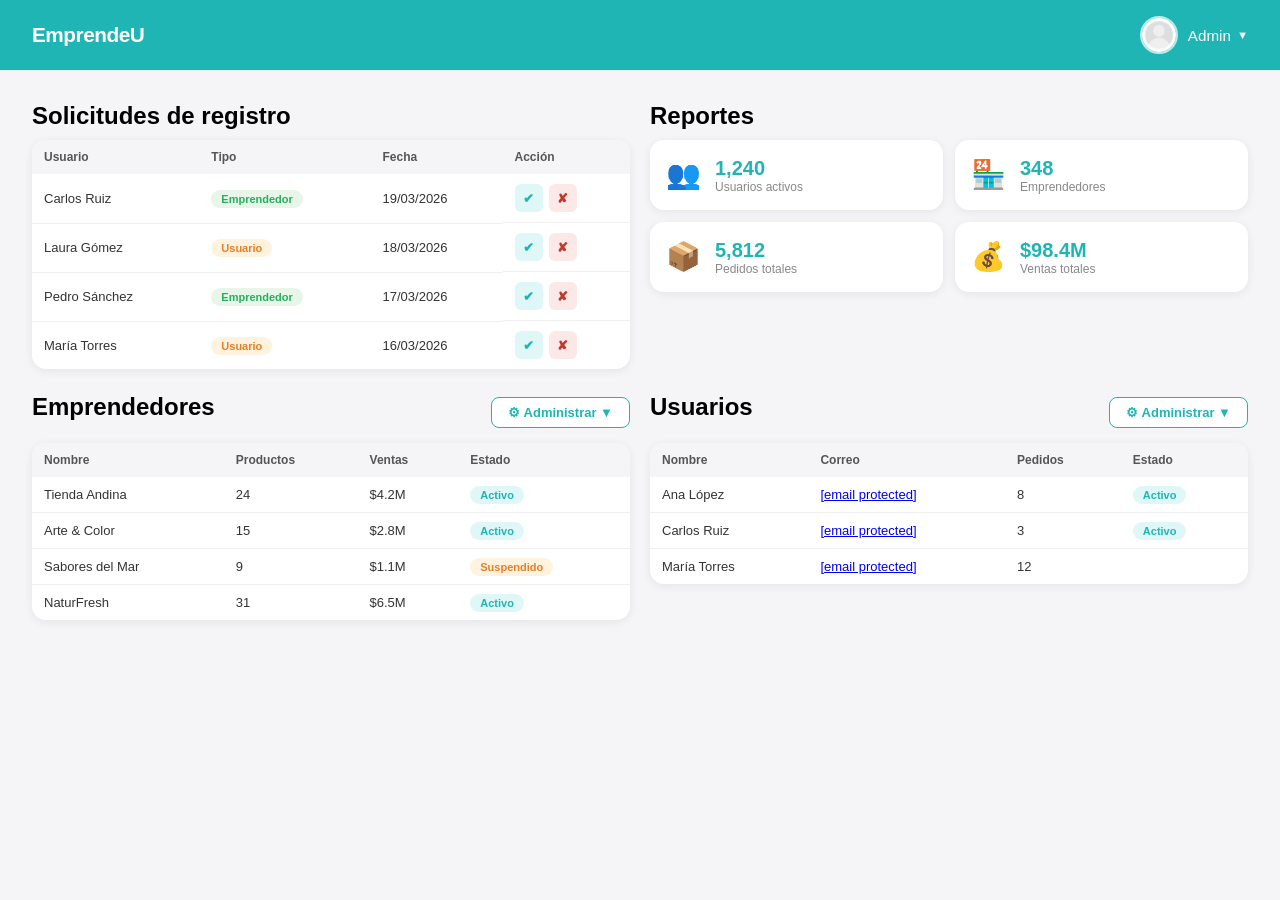
==== admin.html @ 0379e01c "V1.22" ====
<!DOCTYPE html>
<html lang="es">
<head>
  <meta charset="UTF-8">
  <meta name="viewport" content="width=device-width, initial-scale=1.0">
  <title>EmprendeU</title>
  <link rel="stylesheet" href="css/styles.css">
</head>
<body>

<header class="header">
  <h2 class="header-logo">EmprendeU</h2>
  <div class="user-menu-wrapper">
    <button class="user-btn" id="userMenu">
      <img src="[data-uri]" alt="Perfil" class="profile-pic">
      <span class="profile-name">Admin</span>
      <span class="chevron" id="chevron">▼</span>
    </button>
    <div class="dropdown-menu" id="dropdownMenu">
      <a href="#"><span class="icon">⚙️</span> Ajustes</a>
      <hr>
      <a href="index.html"><span class="icon">🚪</span> Cerrar sesión</a>
    </div>
  </div>
</header>

<main class="dashboard">

  <!-- FILA SUPERIOR: Solicitudes + Reportes -->
  <div class="admin-top-grid">

    <!-- Solicitudes de registro -->
    <div class="admin-section">
      <h2>Solicitudes de registro</h2>
      <div class="admin-card">
        <table class="orders-table">
          <thead>
            <tr>
              <th>Usuario</th>
              <th>Tipo</th>
              <th>Fecha</th>
              <th>Acción</th>
            </tr>
          </thead>
          <tbody>
            <tr>
              <td>Carlos Ruiz</td>
              <td><span class="status transit">Emprendedor</span></td>
              <td>19/03/2026</td>
              <td class="action-btns">
                <button class="btn-approve">✔</button>
                <button class="btn-reject">✘</button>
              </td>
            </tr>
            <tr>
              <td>Laura Gómez</td>
              <td><span class="status pending">Usuario</span></td>
              <td>18/03/2026</td>
              <td class="action-btns">
                <button class="btn-approve">✔</button>
                <button class="btn-reject">✘</button>
              </td>
            </tr>
            <tr>
              <td>Pedro Sánchez</td>
              <td><span class="status transit">Emprendedor</span></td>
              <td>17/03/2026</td>
              <td class="action-btns">
                <button class="btn-approve">✔</button>
                <button class="btn-reject">✘</button>
              </td>
            </tr>
            <tr>
              <td>María Torres</td>
              <td><span class="status pending">Usuario</span></td>
              <td>16/03/2026</td>
              <td class="action-btns">
                <button class="btn-approve">✔</button>
                <button class="btn-reject">✘</button>
              </td>
            </tr>
          </tbody>
        </table>
      </div>
    </div>

    <!-- Reportes -->
    <div class="admin-section">
      <h2>Reportes</h2>
      <div class="reports-grid">
        <div class="report-card">
          <span class="report-icon">👥</span>
          <div class="report-data">
            <span class="report-value">1,240</span>
            <span class="report-label">Usuarios activos</span>
          </div>
        </div>
        <div class="report-card">
          <span class="report-icon">🏪</span>
          <div class="report-data">
            <span class="report-value">348</span>
            <span class="report-label">Emprendedores</span>
          </div>
        </div>
        <div class="report-card">
          <span class="report-icon">📦</span>
          <div class="report-data">
            <span class="report-value">5,812</span>
            <span class="report-label">Pedidos totales</span>
          </div>
        </div>
        <div class="report-card">
          <span class="report-icon">💰</span>
          <div class="report-data">
            <span class="report-value">$98.4M</span>
            <span class="report-label">Ventas totales</span>
          </div>
        </div>
      </div>
    </div>

  </div>

  <!-- FILA INFERIOR: Administrar emprendedores + usuarios -->
  <div class="admin-manage-grid">

    <!-- Administrar emprendedores -->
    <div class="admin-section">
      <div class="emp-products-header">
        <h2>Emprendedores</h2>
        <div class="emp-actions">
          <button class="btn-manage" id="manageEmpBtn">⚙ Administrar ▼</button>
          <div class="manage-dropdown" id="manageEmpDropdown">
            <a href="#">➕ Agregar emprendedor</a>
            <a href="#">✏️ Editar emprendedor</a>
            <a href="#">🚫 Suspender cuenta</a>
            <a href="#">🗑️ Eliminar emprendedor</a>
          </div>
        </div>
      </div>
      <div class="admin-card scrollable">
        <table class="orders-table">
          <thead>
            <tr><th>Nombre</th><th>Productos</th><th>Ventas</th><th>Estado</th></tr>
          </thead>
          <tbody>
            <tr>
              <td>Tienda Andina</td><td>24</td><td>$4.2M</td>
              <td><span class="status delivered">Activo</span></td>
            </tr>
            <tr>
              <td>Arte &amp; Color</td><td>15</td><td>$2.8M</td>
              <td><span class="status delivered">Activo</span></td>
            </tr>
            <tr>
              <td>Sabores del Mar</td><td>9</td><td>$1.1M</td>
              <td><span class="status pending">Suspendido</span></td>
            </tr>
            <tr>
              <td>NaturFresh</td><td>31</td><td>$6.5M</td>
              <td><span class="status delivered">Activo</span></td>
            </tr>
          </tbody>
        </table>
      </div>
    </div>

    <!-- Administrar usuarios -->
    <div class="admin-section">
      <div class="emp-products-header">
        <h2>Usuarios</h2>
        <div class="emp-actions">
          <button class="btn-manage" id="manageUsrBtn">⚙ Administrar ▼</button>
          <div class="manage-dropdown" id="manageUsrDropdown">
            <a href="#">➕ Agregar usuario</a>
            <a href="#">✏️ Editar usuario</a>
            <a href="#">🚫 Suspender cuenta</a>
            <a href="#">🗑️ Eliminar usuario</a>
          </div>
        </div>
      </div>
      <div class="admin-card scrollable">
        <table class="orders-table">
          <thead>
            <tr><th>Nombre</th><th>Correo</th><th>Pedidos</th><th>Estado</th></tr>
          </thead>
          <tbody>
            <tr>
              <td>Ana López</td><td><a href="/cdn-cgi/l/email-protection" class="__cf_email__" data-cfemail="11707f70517c70787d3f727e7c">[email&#160;protected]</a></td><td>8</td>
              <td><span class="status delivered">Activo</span></td>
            </tr>
            <tr>
              <td>Carlos Ruiz</td><td><a href="/cdn-cgi/l/email-protection" class="__cf_email__" data-cfemail="15767467797a665578747c793b767a78">[email&#160;protected]</a></td><td>3</td>
              <td><span class="status delivered">Activo</span></td>
            </tr>
            <tr>
              <td>María Torres</td><td><a href="/cdn-cgi/l/email-protection" class="__cf_email__" data-cfemail="f69b97849f97b69b979f9ad895999b">[email&#160;protected]</a></td><td>12</td>
              <td><span class="status de
---- css/styles.css ----
* {
  margin: 0;
  padding: 0;
  box-sizing: border-box;
  font-family: Arial, sans-serif;
}

body {
  background: #f5f5f7;
}

/* LOGIN */
.centered {
  display: flex;
  justify-content: center;
  align-items: center;
  height: 100vh;
}

.login-box {
  background: white;
  padding: 2rem;
  border-radius: 12px;
  width: 300px;
  text-align: center;
  box-shadow: 0 5px 20px rgba(0,0,0,0.1);
}

.login-box input {
  width: 100%;
  margin: 0.5rem 0;
  padding: 0.7rem;
  border-radius: 8px;
  border: 1px solid #ccc;
}

.login-box button {
  width: 100%;
  padding: 0.7rem;
  background: #1fb5b5;
  color: white;
  border: none;
  border-radius: 8px;
  cursor: pointer;
}

/* HEADER */
.header {
  background: #1fb5b5;
  color: white;
  padding: 1rem 2rem;
  display: flex;
  justify-content: space-between;
  align-items: center;
}

.user-menu-wrapper {
  position: relative;
}

.user-btn {
  display: flex;
  align-items: center;
  gap: 10px;
  background: transparent;
  border: none;
  cursor: pointer;
  padding: 0;
}

/* compatibilidad con admin/emprendedor */
.user {
  display: flex;
  align-items: center;
  gap: 10px;
  cursor: pointer;
  position: relative;
}

.profile-name {
  font-size: 0.95rem;
  color: white;
}

/* Foto de perfil */
.profile-pic {
  width: 38px;
  height: 38px;
  border-radius: 50%;
  object-fit: cover;
  border: 2px solid rgba(255,255,255,0.7);
  display: block;
}

/* Dropdown */
.dropdown-menu {
  display: none;
  position: absolute;
  top: calc(100% + 10px);
  right: 0;
  background: white;
  border-radius: 10px;
  box-shadow: 0 8px 24px rgba(0,0,0,0.15);
  min-width: 160px;
  z-index: 1000;
  overflow: hidden;
  animation: fadeDown 0.18s ease;
}

@keyframes fadeDown {
  from { opacity: 0; transform: translateY(-6px); }
  to   { opacity: 1; transform: translateY(0); }
}

.dropdown-menu.open { display: block; }

.dropdown-menu a {
  display: flex;
  align-items: center;
  gap: 10px;
  padding: 12px 16px;
  text-decoration: none;
  color: #333;
  font-size: 0.9rem;
  transition: background 0.15s;
}

.dropdown-menu a:hover { background: #f0fafa; color: #1fb5b5; }
.dropdown-menu hr { border: none; border-top: 1px solid #eee; margin: 0; }

.chevron {
  font-size: 0.7rem;
  margin-left: -4px;
  transition: transform 0.2s;
  color: white;
}

.chevron.rotated { transform: rotate(180deg); }

/* DASHBOARD */
.dashboard {
  padding: 2rem;
}

.dashboard h2 {
  margin-bottom: 10px;
}

.grid {
  display: grid;
  grid-template-columns: repeat(3, 1fr);
  gap: 15px;
  margin-bottom: 30px;
}

.card {
  background: #ddd;
  height: 120px;
  border-radius: 12px;
}

.large {
  grid-column: span 2;
  height: 150px;
}

/* ═══════════════════════════════════════
   CHAT PAGE — Material Design 3
═══════════════════════════════════════ */

/* M3 Tokens */
:root {
  --m3-surface:                #FEF7FF;
  --m3-surface-container:      #F3EDF7;
  --m3-surface-variant:        #E7E0EC;
  --m3-outline-variant:        #CAC4D0;
  --m3-primary:                #6750A4;
  --m3-primary-container:      #EADDFF;
  --m3-on-surface:             #1D1B20;
  --m3-on-surface-variant:     #49454F;
  --m3-on-secondary-container: #4A4459;
  --m3-secondary-container:    #E8DEF8;
  --m3-teal:                   #1fb5b5;
  --sidebar-width:             300px;
  --topbar-height:             68px;
}

/* Ventana principal */
.chat-page {
  min-height: 100vh;
  display: flex;
  align-items: center;
  justify-content: center;
  padding: 20px;
  background: var(--m3-surface-container);
}

.chat-window {
  width: 905px;
  height: 680px;
  max-width: 100%;
  background: var(--m3-surface);
  border: 8px solid var(--m3-outline-variant);
  border-radius: 18px;
  display: flex;
  overflow: hidden;
  position: relative;
}

/* Botón volver */
.back-link {
  position: absolute;
  top: 12px;
  left: 12px;
  z-index: 20;
  display: flex;
  align-items: center;
  gap: 5px;
  font-size: 13px;
  color: var(--m3-on-surface-variant);
  text-decoration: none;
  background: var(--m3-surface-container);
  border-radius: 100px;
  padding: 5px 12px 5px 8px;
  transition: background 0.15s;
  box-shadow: 0 1px 4px rgba(0,0,0,0.1);
}
.back-link:hover { background: var(--m3-surface-variant); }
.back-link .material-icons { font-size: 17px; }

/* ── Sidebar ── */
.chat-sidebar {
  width: var(--sidebar-width);
  flex-shrink: 0;
  border-right: 1px solid var(--m3-outline-variant);
  display: flex;
  flex-direction: column;
  background: var(--m3-surface);
  transition: transform 0.28s cubic-bezier(0.4,0,0.2,1);
  z-index: 15;
}

.sidebar-header {
  display: flex;
  align-items: center;
  justify-content: space-between;
  padding: 18px 16px;
  height: 56px;
  flex-shrink: 0;
}

.header-label {
  font-weight: 500;
  font-size: 14px;
  line-height: 20px;
  letter-spacing: 0.1px;
  color: var(--m3-on-surface-variant);
}

.sidebar-close { display: none; }

.sidebar-search {
  display: flex;
  align-items: center;
  background: var(--m3-surface-container);
  border-radius: 46px;
  padding: 6px 14px;
  gap: 8px;
  margin: 4px 12px 8px;
  flex-shrink: 0;
}

.sidebar-search input {
  border: none;
  background: transparent;
  font-family: Arial, sans-serif;
  font-size: 14px;
  color: var(--m3-on-surface);
  outline: none;
  width: 100%;
}

.sidebar-search .material-icons {
  font-size: 18px;
  color: var(--m3-on-surface-variant);
  flex-shrink: 0;
}

/* Lista de conversaciones */
.chat-list {
  flex: 1;
  overflow-y: auto;
  list-style: none;
  width: 100%;
  background: transparent;
  padding: 0;
}

.chat-list::-webkit-scrollbar { width: 4px; }
.chat-list::-webkit-scrollbar-thumb { background: var(--m3-outline-variant); border-radius: 4px; }

.chat-item {
  display: flex;
  align-items: center;
  padding: 8px 16px;
  gap: 16px;
  height: 72px;
  min-height: 72px;
  cursor: pointer;
  background: var(--m3-surface);
  transition: background 0.15s;
  position: relative;
}

.chat-item:hover { background: rgba(103,80,164,0.08); }

.chat-item.active {
  background: var(--m3-secondary-container);
  border-radius: 0 16px 16px 0;
}

.chat-item + .chat-item::before {
  content: '';
  position: absolute;
  top: 0; left: 72px; right: 16px;
  height: 1px;
  background: var(--m3-outline-variant);
}

/* Avatar */
.avatar {
  width: 40px;
  height: 40px;
  border-radius: 100px;
  background: var(--m3-primary-container);
  display: flex;
  align-items: center;
  justify-content: center;
  font-weight: 500;
  font-size: 15px;
  color: var(--m3-primary);
  flex-shrink: 0;
  user-select: none;
}

.avatar.mini { width: 28px; height: 28px; font-size: 11px; }
.topbar-avatar { width: 36px !important; height: 36px !important; font-size: 14px !important; }

.item-content {
  display: flex;
  flex-direction: column;
  justify-content: center;
  flex: 1;
  min-width: 0;
}

.item-headline {
  font-size: 16px;
  line-height: 24px;
  letter-spacing: 0.5px;
  color: var(--m3-on-surface);
  white-space: nowrap;
  overflow: hidden;
  text-overflow: ellipsis;
}

.item-supporting {
  font-size: 14px;
  line-height: 20px;
  letter-spacing: 0.25px;
  color: var(--m3-on-secondary-container);
  white-space: nowrap;
  overflow: hidden;
  text-overflow: ellipsis;
}

.item-trailing {
  display: flex;
  flex-direction: column;
  align-items: flex-end;
  gap: 4px;
  flex-shrink: 0;
}

.item-time {
  font-weight: 500;
  font-size: 11px;
  line-height: 16px;
  letter-spacing: 0.5px;
  color: var(--m3-on-secondary-container);
}

.badge {
  background: var(--m3-teal);
  color: #fff;
  font-size: 10px;
  font-weight: 600;
  border-radius: 100px;
  padding: 1px 6px;
  min-width: 18px;
  text-align: center;
}

/* Overlay (móvil) */
.sidebar-overlay {
  display: none;
  position: absolute;
  inset: 0;
  background: rgba(0,0,0,0.4);
  z-index: 14;
}
.sidebar-overlay.visible { display: block; }

/* ── Panel principal ── */
.chat-main {
  flex: 1;
  display: flex;
  flex-direction: column;
  background: var(--m3-surface);
  min-width: 0;
}

.chat-topbar {
  height: var(--topbar-height);
  display: flex;
  align-items: center;
  padding: 0 12px 0 8px;
  gap: 10px;
  background: var(--m3-surface);
  box-shadow: 0px 0.6px 0px rgba(0,0,0,0.15), inset 0px -0.6px 0px rgba(0,0,0,0.05);
  flex-shrink: 0;
}

.sidebar-open { display: none; }

.topbar-info { flex: 1; min-width: 0; }

.topbar-name {
  font-size: 16px;
  font-weight: 500;
  color: var(--m3-on-surface);
  line-height: 22px;
  white-space: nowrap;
  overflow: hidden;
  text-overflow: ellipsis;
}

.topbar-status {
  font-size: 12px;
  color: var(--m3-teal);
  letter-spacing: 0.3px;
}

.icon-btn {
  width: 40px;
  height: 40px;
  border-radius: 100px;
  border: none;
  background: transparent;
  cursor: pointer;
  display: flex;
  align-items: center;
  justify-content: center;
  color: var(--m3-on-surface-variant);
  transition: background 0.15s;
  flex-shrink: 0;
}
.icon-btn:hover { background: rgba(73,69,79,0.1); }
.icon-btn .material-icons { font-size: 22px; }

/* Mensajes */
.messages-area {
  flex: 1;
  overflow-y: auto;
  padding: 16px 16px 8px;
  display: flex;
  flex-direction: column;
  gap: 6px;
}
.messages-area::-webkit-scrollbar { width: 4px; }
.messages-area::-webkit-scrollbar-thumb { background: var(--m3-outline-variant); border-radius: 4px; }

.date-label {
  text-align: center;
  font-size: 11px;
  font-weight: 500;
  letter-spacing: 0.5px;
  color: var(--m3-on-surface-variant);
  margin: 8px 0 4px;
}

.bubble-row {
  display: flex;
  align-items: flex-start;
  gap: 8px;
}
.bubble-row.sent     { justify-content: flex-end; }
.bubble-row.received { justify-content: flex-start; }

/* Wrapper burbuja + hora */
.bubble-row .bubble-wrap {
  display: flex;
  flex-direction: column;
  max-width: 68%;
}

.bubble {
  padding: 10px 16px;
  border-radius: 20px;
  font-size: 14px;
  line-height: 20px;
  letter-spacing: 0.25px;
  word-break: break-word;
}

.bubble-row.sent .bubble {
  background: var(--m3-teal);
  color: #fff;
  border-bottom-right-radius: 4px;
}

.bubble-row.received .bubble {
  background: var(--m3-surface-variant);
  color: var(--m3-on-surface);
  border-bottom-left-radius: 4px;
}

.bubble-time {
  font-size: 10px;
  letter-spacing: 0.3px;
  color: var(--m3-on-surface-variant);
  margin-top: 3px;
  white-space: nowrap;
}
.bubble-row.sent .bubble-time { text-align: right; }

/* Input */
.chat-input-area {
  padding: 10px 14px 14px;
  background: var(--m3-surface);
  border-top: 1px solid var(--m3-outline-variant);
  display: flex;
  align-items: center;
  gap: 8px;
  flex-shrink: 0;
}

.input-wrapper {
  flex: 1;
  display: flex;
  align-items: center;
  background: var(--m3-surface-container);
  border-radius: 28px;
  padding: 0 14px;
  height: 48px;
  gap: 8px;
}

.input-wrapper input {
  flex: 1;
  border: none;
  background: transparent;
  font-family: Arial, sans-serif;
  font-size: 16px;
  color: var(--m3-on-surface);
  outline: none;
  letter-spacing: 0.5px;
  min-width: 0;
}
.input-wrapper input::placeholder { color: var(--m3-on-surface-variant); }

.input-wrapper .material-icons {
  font-size: 20px;
  color: var(--m3-on-surface-variant);
  cursor: pointer;
  flex-shrink: 0;
}

.send-btn {
  width: 48px;
  height: 48px;
  border-radius: 100px;
  border: none;
  background: var(--m3-teal);
  color: #fff;
  cursor: pointer;
  display: flex;
  align-items: center;
  justify-content: center;
  box-shadow: 0 2px 8px rgba(31,181,181,0.4);
  transition: transform 0.15s, box-shadow 0.15s;
  flex-shrink: 0;
}
.send-btn:hover { transform: scale(1.06); box-shadow: 0 4px 14px rgba(31,181,181,0.5); }
.send-btn .material-icons { font-size: 22px; }

/* ── Responsividad ── */
@media (max-width: 768px) {
  .chat-page {
    padding: 0;
    align-items: stretch;
  }

  .chat-window {
    width: 100%;
    height: 100vh;
    height: 100dvh;
    border: none;
    border-radius: 0;
  }

  .chat-sidebar {
    position: absolute;
    left: 0; top: 0; bottom: 0;
    width: min(var(--sidebar-width), 80vw);
    transform: translateX(-100%);
    box-shadow: 4px 0 16px rgba(0,0,0,0.15);
    border-right: none;
  }

  .chat-sidebar.open { transform: translateX(0); }
  .sidebar-close { display: flex; }
  .sidebar-open  { display: flex; }
  .back-link     { display: none; }
  .bubble-wrap   { max-width: 82%; }
}

@media (max-width: 480px) {
  .chat-topbar { padding: 0 8px; gap: 6px; }
  .topbar-name { font-size: 15px; }
  .hide-sm     { display: none !important; }
  .messages-area { padding: 12px 10px 6px; }
  .bubble { font-size: 13px; padding: 9px 13px; }
  .bubble-wrap { max-width: 88%; }
  .input-wrapper { padding: 0 10px; height: 44px; }
  .input-wrapper input { font-size: 15px; }
  .send-btn { width: 44px; height: 44px; }
  .chat-input-area { padding: 8px 10px 12px; }
}

@media (min-width: 1200px) {
  .chat-window { width: 1000px; height: 720px; }
  :root { --sidebar-width: 340px; }
}
/* ═══════════════════════════════════════
   EMPRENDEDOR
═══════════════════════════════════════ */

/* Grid superior: gráfico + pedidos */
.emp-top-grid {
  display: grid;
  grid-template-columns: 1fr 1fr;
  gap: 20px;
  margin-bottom: 28px;
}

.emp-section h2 {
  margin-bottom: 10px;
}

/* Gráfico de barras */
.chart-card {
  background: white;
  border-radius: 14px;
  padding: 20px 16px 12px;
  box-shadow: 0 2px 10px rgba(0,0,0,0.07);
  height: 200px;
  display: flex;
  flex-direction: column;
  justify-content: space-between;
}

.chart-bars {
  display: flex;
  align-items: flex-end;
  gap: 12px;
  flex: 1;
  padding-bottom: 8px;
}

.bar-group {
  display: flex;
  flex-direction: column;
  align-items: center;
  flex: 1;
  gap: 4px;
  height: 100%;
  justify-content: flex-end;
}

.bar {
  width: 100%;
  background: #1fb5b5;
  border-radius: 6px 6px 0 0;
  transition: height 0.3s;
}

.bar-group span {
  font-size: 11px;
  color: #888;
}

.chart-legend {
  font-size: 12px;
  color: #999;
  display: flex;
  align-items: center;
  gap: 6px;
  padding-top: 4px;
  border-top: 1px solid #f0f0f0;
}

.legend-dot {
  width: 10px;
  height: 10px;
  background: #1fb5b5;
  border-radius: 50%;
  display: inline-block;
}

/* Tabla de pedidos */
.orders-card {
  background: white;
  border-radius: 14px;
  padding: 4px 0;
  box-shadow: 0 2px 10px rgba(0,0,0,0.07);
  overflow: hidden;
  height: 200px;
  overflow-y: auto;
}

.orders-table {
  width: 100%;
  border-collapse: collapse;
  font-size: 13px;
}

.orders-table thead {
  background: #f5f5f7;
  position: sticky;
  top: 0;
}

.orders-table th {
  padding: 10px 12px;
  text-align: left;
  font-weight: 600;
  color: #555;
  font-size: 12px;
}

.orders-table td {
  padding: 10px 12px;
  border-bottom: 1px solid #f0f0f0;
  color: #333;
}

.orders-table tr:last-child td { border-bottom: none; }

.status {
  padding: 3px 10px;
  border-radius: 20px;
  font-size: 11px;
  font-weight: 600;
}

.status.delivered { background: #e0f7f7; color: #1fb5b5; }
.status.pending   { background: #fff3e0; color: #e67e22; }
.status.transit   { background: #e8f5e9; color: #27ae60; }

/* Header productos + botón administrar */
.emp-products-header {
  display: flex;
  align-items: center;
  justify-content: space-between;
  margin-bottom: 12px;
}

.emp-actions {
  position: relative;
}

.btn-manage {
  background: white;
  border: 1.5px solid #1fb5b5;
  color: #1fb5b5;
  padding: 7px 16px;
  border-radius: 8px;
  font-size: 13px;
  font-weight: 600;
  cursor: pointer;
  transition: background 0.15s;
}

.btn-manage:hover {
  background: #f0fafa;
}

.manage-dropdown {
  display: none;
  position: absolute;
  right: 0;
  top: calc(100% + 6px);
  background: white;
  border-radius: 10px;
  box-shadow: 0 8px 24px rgba(0,0,0,0.13);
  min-width: 190px;
  z-index: 100;
  overflow: hidden;
  animation: fadeDown 0.18s ease;
}

.manage-dropdown.open { display: block; }

.manage-dropdown a {
  display: flex;
  align-items: center;
  gap: 10px;
  padding: 11px 16px;
  text-decoration: none;
  color: #333;
  font-size: 13px;
  transition: background 0.15s;
}

.manage-dropdown a:hover { background: #f0fafa; color: #1fb5b5; }
.manage-dropdown a + a { border-top: 1px solid #f0f0f0; }

/* Tarjetas de producto */
.product-card {
  background: white;
  border-radius: 12px;
  overflow: hidden;
  box-shadow: 0 2px 8px rgba(0,0,0,0.07);
  transition: transform 0.15s, box-shadow 0.15s;
}

.product-card:hover {
  transform: translateY(-3px);
  box-shadow: 0 6px 18px rgba(0,0,0,0.12);
}

.product-img {
  background: #ddd;
  height: 130px;
  width: 100%;
}

.product-info {
  padding: 10px 14px;
  display: flex;
  justify-content: space-between;
  align-items: center;
}

.product-name {
  font-size: 13px;
  font-weight: 600;
  color: #333;
}

.product-price {
  font-size: 13px;
  color: #1fb5b5;
  font-weight: 700;
}

/* Responsive emprendedor */
@media (max-width: 768px) {
  .emp-top-grid { grid-template-columns: 1fr; }
  .emp-products-header { flex-direction: column; align-items: flex-start; gap: 10px; }
}

/* ═══════════════════════════════════════
   ADMIN
═══════════════════════════════════════ */

.admin-top-grid,
.admin-manage-grid {
  display: grid;
  grid-template-columns: 1fr 1fr;
  gap: 20px;
  margin-bottom: 24px;
}

.admin-section h2 {
  margin-bottom: 10px;
}

.admin-card {
  background: white;
  border-radius: 14px;
  box-shadow: 0 2px 10px rgba(0,0,0,0.07);
  overflow: hidden;
}

.admin-card.scrollable {
  max-height: 200px;
  overflow-y: auto;
}

/* Tarjetas de reportes */
.reports-grid {
  display: grid;
  grid-template-columns: 1fr 1fr;
  gap: 12px;
}

.report-card {
  background: white;
  border-radius: 14px;
  padding: 16px;
  box-shadow: 0 2px 10px rgba(0,0,0,0.07);
  display: flex;
  align-items: center;
  gap: 14px;
}

.report-icon {
  font-size: 28px;
  line-height: 1;
}

.report-data {
  display: flex;
  flex-direction: column;
}

.report-value {
  font-size: 20px;
  font-weight: 700;
  color: #1fb5b5;
  line-height: 1.2;
}

.report-label {
  font-size: 12px;
  color: #888;
}

/* Botones aprobar / rechazar */
.action-btns {
  display: flex;
  gap: 6px;
}

.btn-approve,
.btn-reject {
  width: 28px;
  height: 28px;
  border: none;
  border-radius: 6px;
  cursor: pointer;
  font-size: 13px;
  font-weight: 700;
  display: flex;
  align-items: center;
  justify-content: center;
  transition: opacity 0.15s;
}

.btn-approve { background: #e0f7f7; color: #1fb5b5; }
.btn-approve:hover { opacity: 0.75; }
.btn-reject  { background: #fde8e8; color: #c0392b; }
.btn-reject:hover  { opacity: 0.75; }

/* Responsive admin */
@media (max-width: 768px) {
  .admin-top-grid,
  .admin-manage-grid { grid-template-columns: 1fr; }
}

/* ═══════════════════════════════════════
   USUARIO — Emprendimientos cards
═══════════════════════════════════════ */
.emp-card {
  background: white;
  border-radius: 12px;
  overflow: hidden;
  box-shadow: 0 2px 8px rgba(0,0,0,0.07);
  transition: transform 0.15s, box-shadow 0.15s;
}

.emp-card:hover {
  transform: translateY(-3px);
  box-shadow: 0 6px 18px rgba(0,0,0,0.12);
}

.emp-banner {
  background: linear-gradient(135deg, #1fb5b5 0%, #17908f 100%);
  height: 80px;
}

.emp-info {
  padding: 12px 14px;
  display: flex;
  flex-direction: column;
  gap: 3px;
}

.emp-name {
  font-size: 14px;
  font-weight: 700;
  color: #222;
}

.emp-desc {
  font-size: 12px;
  color: #888;
}

.emp-tag {
  font-size: 11px;
  color: #1fb5b5;
  font-weight: 600;
  margin-top: 2px;
}

/* Botón chat flotante */
.chat-btn {
  position: fixed;
  bottom: 28px;
  right: 28px;
  background: #1fb5b5;
  color: white;
  border: none;
  border-radius: 50px;
  padding: 14px 22px;
  display: flex;
  align-items: center;
  gap: 10px;
  font-size: 0.95rem;
  font-weight: 600;
  cursor: pointer;
  box-shadow: 0 6px 20px rgba(31,181,181,0.45);
  text-decoration: none;
  transition: transform 0.15s, box-shadow 0.15s;
  z-index: 999;
}

.chat-btn:hover {
  transform: translateY(-2px);
  box-shadow: 0 10px 28px rgba(31,181,181,0.55);
}

.chat-btn svg {
  width: 20px;
  height: 20px;
  fill: white;
}

.chat-btn .dot {
  width: 9px;
  height: 9px;
  background: #fff;
  border-radius: 50%;
  animation: pulse 1.8s infinite;
}

@keyframes pulse {
  0%   { box-shadow: 0 0 0 0 rgba(255,255,255,0.7); }
  70%  { box-shadow: 0 0 0 7px rgba(255,255,255,0); }
  100% { box-shadow: 0 0 0 0 rgba(255,255,255,0); }
}

/* ═══════════════════════════════════════
   CARRUSEL
═══════════════════════════════════════ */
.carousel-wrapper {
  position: relative;
  margin-bottom: 30px;
}

.carousel-track-container {
  overflow: hidden;
  border-radius: 12px;
  width: 100%;
}

.carousel-track {
  display: flex;
  gap: 16px;
  transition: transform 0.35s cubic-bezier(0.4, 0, 0.2, 1);
  will-change: transform;
  flex-wrap: nowrap;
}

.carousel-track .product-card,
.carousel-track .emp-card {
  flex-shrink: 0;
  flex-grow: 0;
  min-width: 0;
}

/* Botones de navegación */
.carousel-btn {
  position: absolute;
  top: 50%;
  transform: translateY(-50%);
  width: 38px;
  height: 38px;
  border-radius: 50%;
  border: none;
  background: white;
  box-shadow: 0 2px 10px rgba(0,0,0,0.15);
  cursor: pointer;
  font-size: 16px;
  color: #1fb5b5;
  display: flex;
  align-items: center;
  justify-content: center;
  z-index: 10;
  transition: background 0.15s, box-shadow 0.15s;
}

.carousel-btn:hover {
  background: #1fb5b5;
  color: white;
  box-shadow: 0 4px 14px rgba(31,181,181,0.4);
}

.carousel-btn:disabled {
  opacity: 0.3;
  cursor: default;
  pointer-events: none;
}

.carousel-btn.prev { left: -18px; }
.carousel-btn.next { right: -18px; }

/* Dots indicadores */
.carousel-dots {
  display: flex;
  justify-content: center;
  gap: 6px;
  margin-top: 12px;
}

.carousel-dot {
  width: 7px;
  height: 7px;
  border-radius: 50%;
  background: #ccc;
  border: none;
  cursor: pointer;
  padding: 0;
  transition: background 0.2s, transform 0.2s;
}

.carousel-dot.active {
  background: #1fb5b5;
  transform: scale(1.3);
}

/* Header sección con título */
.section-header {
  display: flex;
  align-items: center;
  justify-content: space-between;
  margin-bottom: 12px;
}

.section-header h2 { margin: 0; }

@media (max-width: 768px) {
  .carousel-track .product-card,
  .carousel-track .emp-card {
    flex: 0 0 calc(50% - 8px);
  }
}

@media (max-width: 480px) {
  .carousel-track .product-card,
  .carousel-track .emp-card {
    flex: 0 0 85%;
  }
  .carousel-btn.prev { left: -10px; }
  .carousel-btn.next { right: -10px; }
}

/* ═══════════════════════════════════════
   PRODUCTO — Detalle
═══════════════════════════════════════ */

/* Breadcrumb */
.breadcrumb {
  display: flex;
  align-items: center;
  gap: 8px;
  font-size: 13px;
  color: #888;
  margin-bottom: 20px;
}
.breadcrumb a { color: #1fb5b5; text-decoration: none; }
.breadcrumb a:hover { text-decoration: underline; }
.bc-current { color: #333; font-weight: 500; }

/* Grid principal */
.product-detail-grid {
  display: grid;
  grid-template-columns: 1fr 1fr;
  gap: 32px;
  margin-bottom: 40px;
  align-items: start;
}

/* Galería */
.gallery-main-img {
  background: #e0e0e0;
  border-radius: 14px;
  height: 320px;
  width: 100%;
}
.gallery-thumbs {
  display: flex;
  gap: 10px;
  margin-top: 12px;
}
.thumb {
  width: 70px;
  height: 70px;
  border-radius: 10px;
  background: #d5d5d5;
  cursor: pointer;
  border: 2px solid transparent;
  transition: border-color 0.15s;
  flex-shrink: 0;
}
.thumb.active { border-color: #1fb5b5; }
.thumb:hover  { border-color: #1fb5b5; opacity: 0.85; }

/* Info */
.product-detail-tag {
  display: inline-block;
  background: #e0f7f7;
  color: #1fb5b5;
  font-size: 11px;
  font-weight: 700;
  letter-spacing: 0.5px;
  text-transform: uppercase;
  padding: 3px 10px;
  border-radius: 20px;
  margin-bottom: 10px;
}
.product-detail-name {
  font-size: 26px;
  font-weight: 700;
  color: #1a1a1a;
  margin-bottom: 10px;
  line-height: 1.2;
}

/* Estrellas */
.product-rating {
  display: flex;
  align-items: center;
  gap: 8px;
  margin-bottom: 14px;
}
.stars { display: flex; gap: 2px; }
.star       { font-size: 18px; color: #ddd; }
.star.filled { color: #f5a623; }
.star.half  {
  color: #ddd;
  position: relative;
  display: inline-block;
}
.star.half::before {
  content: '★';
  color: #f5a623;
  position: absolute;
  left: 0;
  width: 50%;
  overflow: hidden;
}
.stars.small .star { font-size: 13px; }
.stars.big-stars .star { font-size: 26px; }
.rating-value { font-size: 16px; font-weight: 700; color: #333; }
.rating-count { font-size: 13px; color: #888; }

.product-detail-price {
  font-size: 32px;
  font-weight: 800;
  color: #1fb5b5;
  margin-bottom: 14px;
}
.product-detail-desc {
  font-size: 14px;
  line-height: 1.7;
  color: #555;
  margin-bottom: 20px;
}

/* Specs */
.product-specs {
  display: flex;
  flex-direction: column;
  gap: 10px;
  margin-bottom: 20px;
  padding: 16px;
  background: #f9f9f9;
  border-radius: 12px;
}
.spec-item {
  display: flex;
  align-items: center;
  gap: 12px;
}
.spec-icon { font-size: 18px; }
.spec-label {
  font-size: 11px;
  color: #999;
  display: block;
  line-height: 1;
}
.spec-value {
  font-size: 13px;
  font-weight: 600;
  color: #333;
  display: block;
}

/* Cantidad */
.quantity-row {
  display: flex;
  align-items: center;
  gap: 16px;
  margin-bottom: 20px;
}
.qty-label { font-size: 14px; font-weight: 600; color: #333; }
.qty-control {
  display: flex;
  align-items: center;
  gap: 0;
  border: 1.5px solid #ddd;
  border-radius: 8px;
  overflow: hidden;
}
.qty-btn {
  width: 36px;
  height: 36px;
  border: none;
  background: #f5f5f5;
  font-size: 18px;
  cursor: pointer;
  color: #1fb5b5;
  font-weight: 700;
  transition: background 0.15s;
}
.qty-btn:hover { background: #e0f7f7; }
.qty-value {
  width: 44px;
  text-align: center;
  font-size: 15px;
  font-weight: 600;
  color: #333;
  border-left: 1.5px solid #ddd;
  border-right: 1.5px solid #ddd;
  padding: 6px 0;
}

/* Botones acción */
.product-actions {
  display: flex;
  gap: 10px;
  align-items: center;
}
.btn-buy {
  flex: 1;
  padding: 13px;
  background: #1fb5b5;
  color: white;
  border: none;
  border-radius: 10px;
  font-size: 15px;
  font-weight: 700;
  cursor: pointer;
  transition: opacity 0.15s, transform 0.15s;
}
.btn-buy:hover { opacity: 0.88; transform: translateY(-1px); }
.btn-cart {
  flex: 1;
  padding: 13px;
  background: white;
  color: #1fb5b5;
  border: 2px solid #1fb5b5;
  border-radius: 10px;
  font-size: 14px;
  font-weight: 700;
  cursor: pointer;
  transition: background 0.15s;
}
.btn-cart:hover { background: #e0f7f7; }
.btn-fav {
  width: 46px;
  height: 46px;
  border-radius: 10px;
  border: 2px solid #ddd;
  background: white;
  font-size: 20px;
  cursor: pointer;
  color: #ccc;
  transition: color 0.15s, border-color 0.15s;
  flex-shrink: 0;
}
.btn-fav.active { color: #e74c3c; border-color: #e74c3c; }

/* Sección genérica */
.detail-section {
  margin-bottom: 40px;
}
.detail-section h2 {
  font-size: 20px;
  font-weight: 700;
  color: #1a1a1a;
  margin-bottom: 16px;
  padding-bottom: 8px;
  border-bottom: 2px solid #f0f0f0;
}

/* Emprendimiento card */
.emp-detail-card {
  background: white;
  border-radius: 14px;
  overflow: hidden;
  box-shadow: 0 2px 10px rgba(0,0,0,0.07);
}
.emp-detail-banner {
  background: linear-gradient(135deg, #1fb5b5 0%, #17908f 100%);
  height: 70px;
}
.emp-detail-body {
  display: flex;
  align-items: center;
  gap: 16px;
  padding: 16px 20px;
}
.emp-detail-avatar {
  width: 56px;
  height: 56px;
  border-radius: 50%;
  background: #e0f7f7;
  border: 3px solid white;
  margin-top: -36px;
  flex-shrink: 0;
}
.emp-detail-info { flex: 1; }
.emp-detail-name {
  font-size: 16px;
  font-weight: 700;
  color: #1a1a1a;
  display: block;
}
.emp-detail-desc {
  font-size: 12px;
  color: #888;
  display: block;
  margin: 2px 0 8px;
}
.emp-detail-stats {
  display: flex;
  gap: 16px;
  font-size: 12px;
  color: #555;
}
.btn-visit-emp {
  padding: 9px 18px;
  background: #1fb5b5;
  color: white;
  border-radius: 8px;
  text-decoration: none;
  font-size: 13px;
  font-weight: 600;
  white-space: nowrap;
  transition: opacity 0.15s;
  flex-shrink: 0;
}
.btn-visit-emp:hover { opacity: 0.85; }

/* Resumen valoraciones */
.ratings-overview {
  display: flex;
  gap: 32px;
  align-items: center;
  background: white;
  border-radius: 14px;
  padding: 24px;
  box-shadow: 0 2px 10px rgba(0,0,0,0.07);
  margin-bottom: 20px;
}
.ratings-big {
  display: flex;
  flex-direction: column;
  align-items: center;
  gap: 6px;
  flex-shrink: 0;
}
.big-score {
  font-size: 52px;
  font-weight: 800;
  color: #1a1a1a;
  line-height: 1;
}
.ratings-total { font-size: 12px; color: #888; }
.ratings-bars { flex: 1; display: flex; flex-direction: column; gap: 6px; }
.rating-bar-row {
  display: flex;
  align-items: center;
  gap: 10px;
  font-size: 12px;
  color: #666;
}
.rating-bar-row span:first-child { width: 30px; text-align: right; flex-shrink: 0; }
.rating-bar-row span:last-child  { width: 34px; flex-shrink: 0; }
.bar-bg {
  flex: 1;
  background: #f0f0f0;
  border-radius: 10px;
  height: 8px;
  overflow: hidden;
}
.bar-fill {
  height: 100%;
  background: #1fb5b5;
  border-radius: 10px;
}

/* Reviews */
.reviews-list {
  display: flex;
  flex-direction: column;
  gap: 14px;
  margin-bottom: 24px;
}
.review-card {
  background: white;
  border-radius: 12px;
  padding: 16px 20px;
  box-shadow: 0 2px 8px rgba(0,0,0,0.06);
}
.review-header {
  display: flex;
  align-items: center;
  gap: 12px;
  margin-bottom: 10px;
}
.review-avatar {
  width: 38px;
  height: 38px;
  border-radius: 50%;
  background: #e0f7f7;
  color: #1fb5b5;
  font-size: 13px;
  font-weight: 700;
  display: flex;
  align-items: center;
  justify-content: center;
  flex-shrink: 0;
}
.review-meta { flex: 1; }
.review-author {
  font-size: 14px;
  font-weight: 600;
  color: #333;
  display: block;
}
.review-date { font-size: 12px; color: #bbb; flex-shrink: 0; }
.review-text { font-size: 13px; color: #555; line-height: 1.6; margin: 0; }

/* Formulario valoración */
.review-form {
  background: white;
  border-radius: 14px;
  padding: 20px 24px;
  box-shadow: 0 2px 8px rgba(0,0,0,0.06);
}
.review-form h3 {
  font-size: 15px;
  font-weight: 700;
  margin-bottom: 12px;
  color: #333;
}
.star-picker {
  display: flex;
  gap: 6px;
  margin-bottom: 12px;
}
.star-pick {
  font-size: 28px;
  color: #ddd;
  cursor: pointer;
  transition: color 0.15s, transform 0.1s;
}
.star-pick:hover,
.star-pick.active { color: #f5a623; transform: scale(1.2); }
.review-textarea {
  width: 100%;
  height: 90px;
  border: 1.5px solid #ddd;
  border-radius: 10px;
  padding: 10px 14px;
  font-family: Arial, sans-serif;
  font-size: 14px;
  color: #333;
  resize: none;
  outline: none;
  margin-bottom: 12px;
  transition: border-color 0.15s;
}
.review-textarea:focus { border-color: #1fb5b5; }
.btn-review-submit {
  padding: 10px 24px;
  background: #1fb5b5;
  color: white;
  border: none;
  border-radius: 8px;
  font-size: 14px;
  font-weight: 600;
  cursor: pointer;
  transition: opacity 0.15s;
}
.btn-review-submit:hover { opacity: 0.85; }

/* Responsive producto */
@media (max-width: 768px) {
  .product-detail-grid { grid-template-columns: 1fr; }
  .ratings-overview { flex-direction: column; align-items: flex-start; gap: 16px; }
  .emp-detail-body { flex-wrap: wrap; }
  .btn-visit-emp { width: 100%; text-align: center; }
}

/* ═══════════════════════════════════════
   LOGIN — Rediseño
═══════════════════════════════════════ */
.login-page {
  margin: 0;
  padding: 0;
  height: 100vh;
  overflow: hidden;
  background: #f5f5f7;
}

.login-split {
  display: flex;
  height: 100vh;
}

/* Panel izquierdo */
.login-left {
  flex: 1;
  background: linear-gradient(145deg, #1fb5b5 0%, #0d8a8a 100%);
  display: flex;
  align-items: center;
  justify-content: center;
  padding: 48px;
  position: relative;
  overflow: hidden;
}

.login-left::before {
  content: '';
  position: absolute;
  width: 400px;
  height: 400px;
  background: rgba(255,255,255,0.06);
  border-radius: 50%;
  top: -100px;
  right: -100px;
}

.login-left::after {
  content: '';
  position: absolute;
  width: 300px;
  height: 300px;
  background: rgba(255,255,255,0.06);
  border-radius: 50%;
  bottom: -80px;
  left: -60px;
}

.login-left-content {
  position: relative;
  z-index: 1;
  color: white;
  max-width: 420px;
}

.login-logo {
  display: flex;
  align-items: center;
  gap: 12px;
  margin-bottom: 40px;
}

.logo-circle {
  width: 44px;
  height: 44px;
  background: white;
  border-radius: 12px;
  display: flex;
  align-items: center;
  justify-content: center;
  font-size: 22px;
  font-weight: 800;
  color: #1fb5b5;
}

.login-logo span {
  font-size: 20px;
  font-weight: 700;
  letter-spacing: -0.3px;
}

.login-left-content h1 {
  font-size: 32px;
  font-weight: 800;
  line-height: 1.25;
  margin-bottom: 16px;
}

.login-left-content p {
  font-size: 15px;
  opacity: 0.85;
  line-height: 1.6;
  margin-bottom: 36px;
}

.login-features {
  display: flex;
  flex-direction: column;
  gap: 14px;
}

.login-feature {
  display: flex;
  align-items: center;
  gap: 12px;
  font-size: 14px;
  opacity: 0.9;
}

.login-feature span {
  font-size: 20px;
}

/* Panel derecho */
.login-right {
  width: 460px;
  flex-shrink: 0;
  display: flex;
  align-items: center;
  justify-content: center;
  padding: 40px 32px;
  background: white;
  overflow-y: auto;
}

.login-box {
  width: 100%;
  max-width: 360px;
}

.login-avatar {
  width: 72px;
  height: 72px;
  border-radius: 50%;
  overflow: hidden;
  margin: 0 auto 20px;
  border: 3px solid #e0f7f7;
  box-shadow: 0 4px 14px rgba(31,181,181,0.2);
}

.login-avatar img {
  width: 100%;
  height: 100%;
  object-fit: cover;
}

.login-box h2 {
  text-align: center;
  font-size: 26px;
  font-weight: 800;
  color: #1a1a1a;
  margin-bottom: 6px;
}

.login-subtitle {
  text-align: center;
  font-size: 14px;
  color: #999;
  margin-bottom: 28px;
}

/* Inputs */
.login-form { display: flex; flex-direction: column; gap: 14px; }

.input-group {
  display: flex;
  align-items: center;
  background: #f7f7f9;
  border: 1.5px solid #e8e8e8;
  border-radius: 12px;
  padding: 0 14px;
  height: 52px;
  gap: 10px;
  transition: border-color 0.2s;
}

.input-group:focus-within {
  border-color: #1fb5b5;
  background: #fff;
}

.input-icon { font-size: 18px; flex-shrink: 0; }

.input-group input {
  flex: 1;
  border: none;
  background: transparent;
  font-family: Arial, sans-serif;
  font-size: 15px;
  color: #333;
  outline: none;
}

.input-group input::placeholder { color: #bbb; }

.toggle-pass {
  display: flex;
  align-items: center;
  cursor: pointer;
  color: #bbb;
  flex-shrink: 0;
  transition: color 0.15s;
  user-select: none;
}
.toggle-pass:hover { color: #1fb5b5; }
.toggle-pass.visible { color: #1fb5b5; }

/* Opciones */
.login-options {
  display: flex;
  justify-content: space-between;
  align-items: center;
  font-size: 13px;
}

.remember-me {
  display: flex;
  align-items: center;
  gap: 6px;
  color: #666;
  cursor: pointer;
}

.remember-me input { accent-color: #1fb5b5; }

.forgot-link {
  color: #1fb5b5;
  text-decoration: none;
  font-weight: 500;
}
.forgot-link:hover { text-decoration: underline; }

/* Botón */
.btn-login {
  width: 100%;
  height: 52px;
  background: #1fb5b5;
  color: white;
  border: none;
  border-radius: 12px;
  font-size: 16px;
  font-weight: 700;
  cursor: pointer;
  transition: opacity 0.15s, transform 0.15s;
  margin-top: 4px;
}
.btn-login:hover { opacity: 0.88; transform: translateY(-1px); }

/* Divisor */
.login-divider {
  display: flex;
  align-items: center;
  gap: 12px;
  margin: 20px 0;
  color: #ccc;
  font-size: 13px;
}
.login-divider::before,
.login-divider::after {
  content: '';
  flex: 1;
  height: 1px;
  background: #eee;
}

/* Registro */
.login-register {
  text-align: center;
  font-size: 14px;
  color: #888;
}
.login-register a {
  color: #1fb5b5;
  font-weight: 600;
  text-decoration: none;
}
.login-register a:hover { text-decoration: underline; }

/* Responsive login */
@media (max-width: 768px) {
  .login-left  { display: none; }
  .login-right { width: 100%; padding: 40px 24px; }
  .login-page  { overflow: auto; }
}

/* Logo header */
.header-logo {
  font-size: 1.3rem;
  font-weight: 800;
  letter-spacing: -0.5px;
  color: white;
}

/* Chat brand logo */
.chat-header-logo {
  position: absolute;
  top: 14px;
  left: 14px;
  z-index: 20;
  display: flex;
  align-items: center;
  gap: 8px;
}

.back-link-inline {
  display: flex;
  align-items: center;
  justify-content: center;
  width: 32px;
  height: 32px;
  border-radius: 50%;
  background: var(--m3-surface-container);
  color: var(--m3-on-surface-variant);
  text-decoration: none;
  transition: background 0.15s;
}
.back-link-inline:hover { background: var(--m3-surface-variant); }

.chat-brand {
  font-size: 1rem;
  font-weight: 800;
  color: #1fb5b5;
  letter-spacing: -0.3px;
}
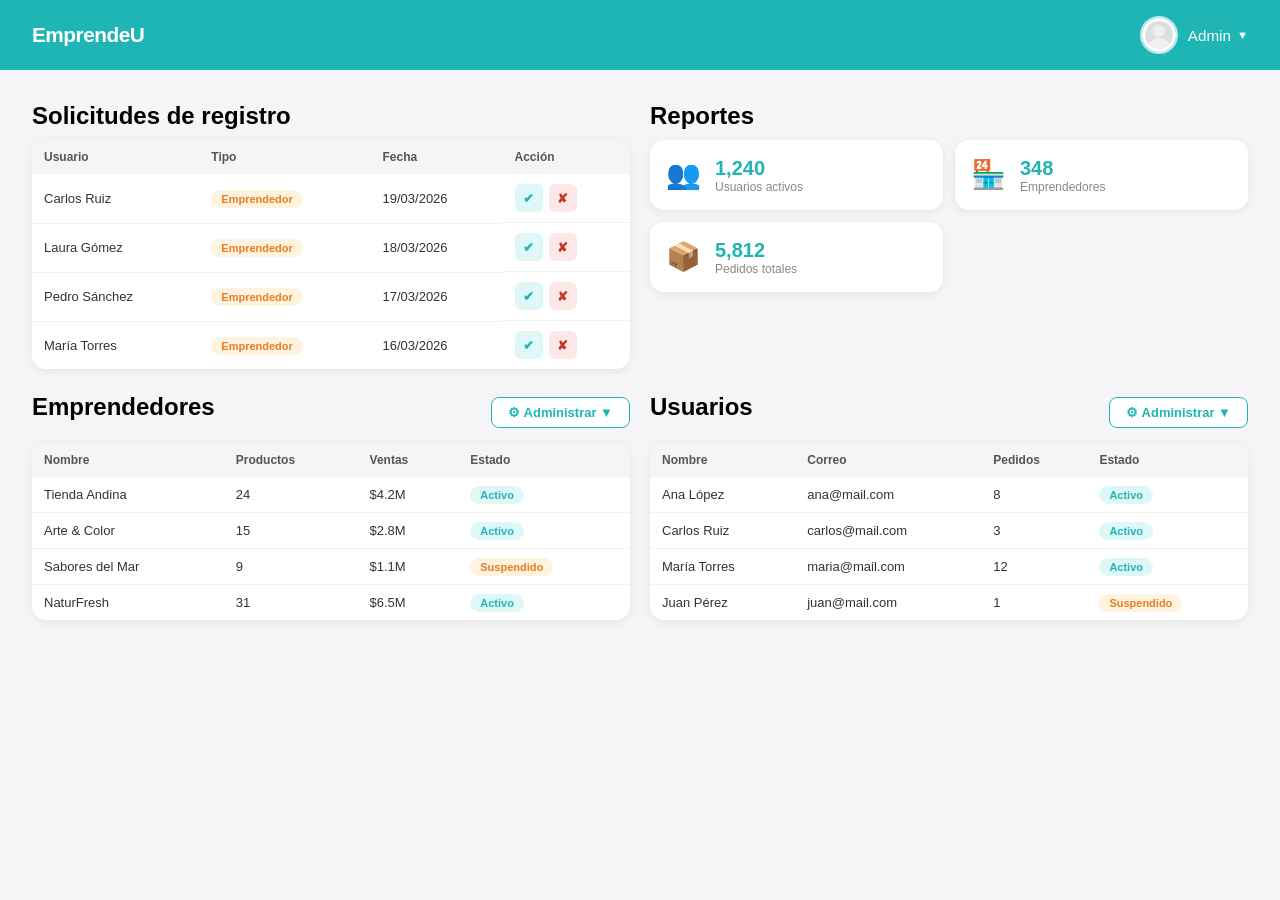
==== commit 916e703d: "Redaccion" ====
--- a/admin.html
+++ b/admin.html
@@ -45,7 +45,7 @@
           <tbody>
             <tr>
               <td>Carlos Ruiz</td>
-              <td><span class="status transit">Emprendedor</span></td>
+              <td><span class="status pending">Emprendedor</span></td>
               <td>19/03/2026</td>
               <td class="action-btns">
                 <button class="btn-approve">✔</button>
@@ -54,7 +54,7 @@
             </tr>
             <tr>
               <td>Laura Gómez</td>
-              <td><span class="status pending">Usuario</span></td>
+              <td><span class="status pending">Emprendedor</span></td>
               <td>18/03/2026</td>
               <td class="action-btns">
                 <button class="btn-approve">✔</button>
@@ -63,7 +63,7 @@
             </tr>
             <tr>
               <td>Pedro Sánchez</td>
-              <td><span class="status transit">Emprendedor</span></td>
+              <td><span class="status pending">Emprendedor</span></td>
               <td>17/03/2026</td>
               <td class="action-btns">
                 <button class="btn-approve">✔</button>
@@ -72,7 +72,7 @@
             </tr>
             <tr>
               <td>María Torres</td>
-              <td><span class="status pending">Usuario</span></td>
+              <td><span class="status pending">Emprendedor</span></td>
               <td>16/03/2026</td>
               <td class="action-btns">
                 <button class="btn-approve">✔</button>
@@ -109,13 +109,7 @@
             <span class="report-label">Pedidos totales</span>
           </div>
         </div>
-        <div class="report-card">
-          <span class="report-icon">💰</span>
-          <div class="report-data">
-            <span class="report-value">$98.4M</span>
-            <span class="report-label">Ventas totales</span>
-          </div>
-        </div>
+       
       </div>
     </div>
 
@@ -186,13 +180,29 @@
           </thead>
           <tbody>
             <tr>
-              <td>Ana López</td><td><a href="/cdn-cgi/l/email-protection" class="__cf_email__" data-cfemail="11707f70517c70787d3f727e7c">[email&#160;protected]</a></td><td>8</td>
-              <td><span class="status delivered">Activo</span></td>
-            </tr>
-            <tr>
-              <td>Carlos Ruiz</td><td><a href="/cdn-cgi/l/email-protection" class="__cf_email__" data-cfemail="15767467797a665578747c793b767a78">[email&#160;protected]</a></td><td>3</td>
-              <td><span class="status delivered">Activo</span></td>
-            </tr>
-            <tr>
-              <td>María Torres</td><td><a href="/cdn-cgi/l/email-protection" class="__cf_email__" data-cfemail="f69b97849f97b69b979f9ad895999b">[email&#160;protected]</a></td><td>12</td>
-              <td><span class="status de+              <td>Ana López</td><td>ana&#64;mail.com</td><td>8</td>
+              <td><span class="status delivered">Activo</span></td>
+            </tr>
+            <tr>
+              <td>Carlos Ruiz</td><td>carlos&#64;mail.com</td><td>3</td>
+              <td><span class="status delivered">Activo</span></td>
+            </tr>
+            <tr>
+              <td>María Torres</td><td>maria&#64;mail.com</td><td>12</td>
+              <td><span class="status delivered">Activo</span></td>
+            </tr>
+            <tr>
+              <td>Juan Pérez</td><td>juan&#64;mail.com</td><td>1</td>
+              <td><span class="status pending">Suspendido</span></td>
+            </tr>          </tbody>
+        </table>
+      </div>
+    </div>
+
+  </div>
+
+</main>
+
+<script src="src/script.js"></script>
+</body>
+</html>
